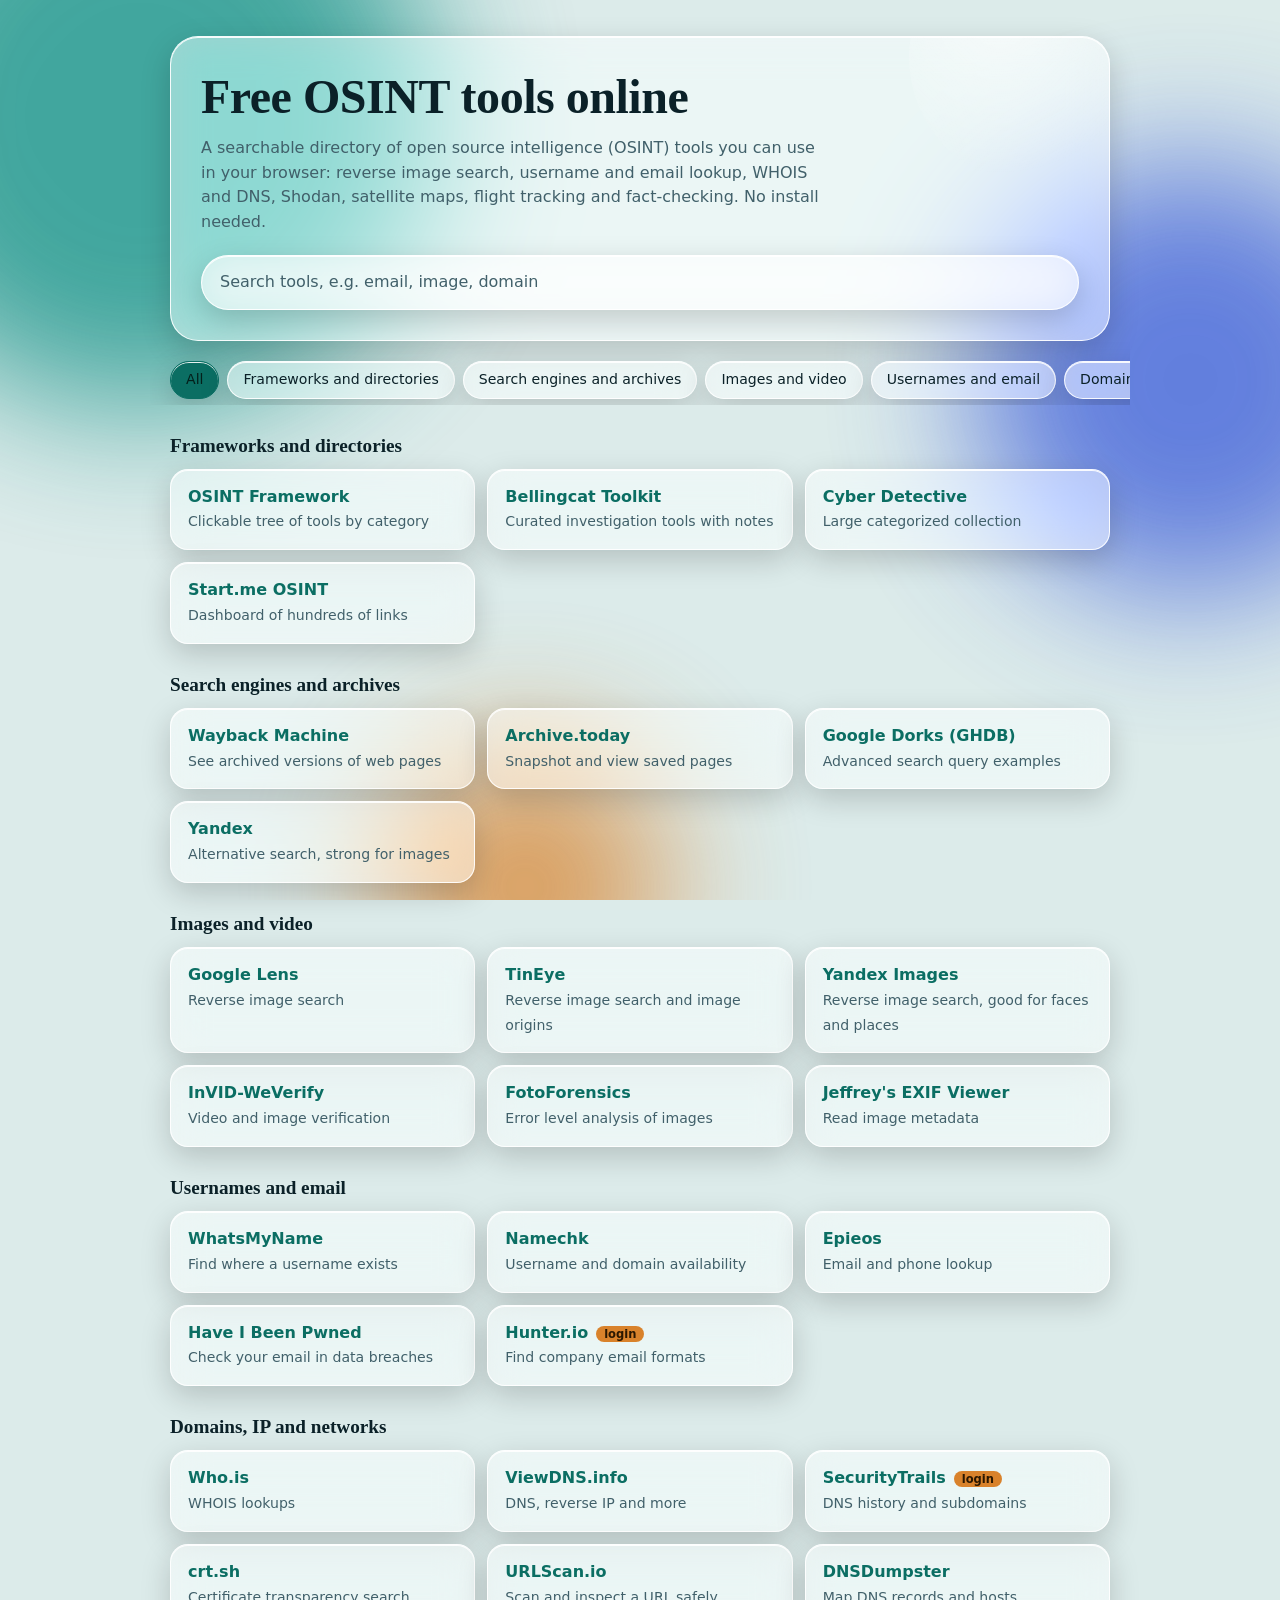
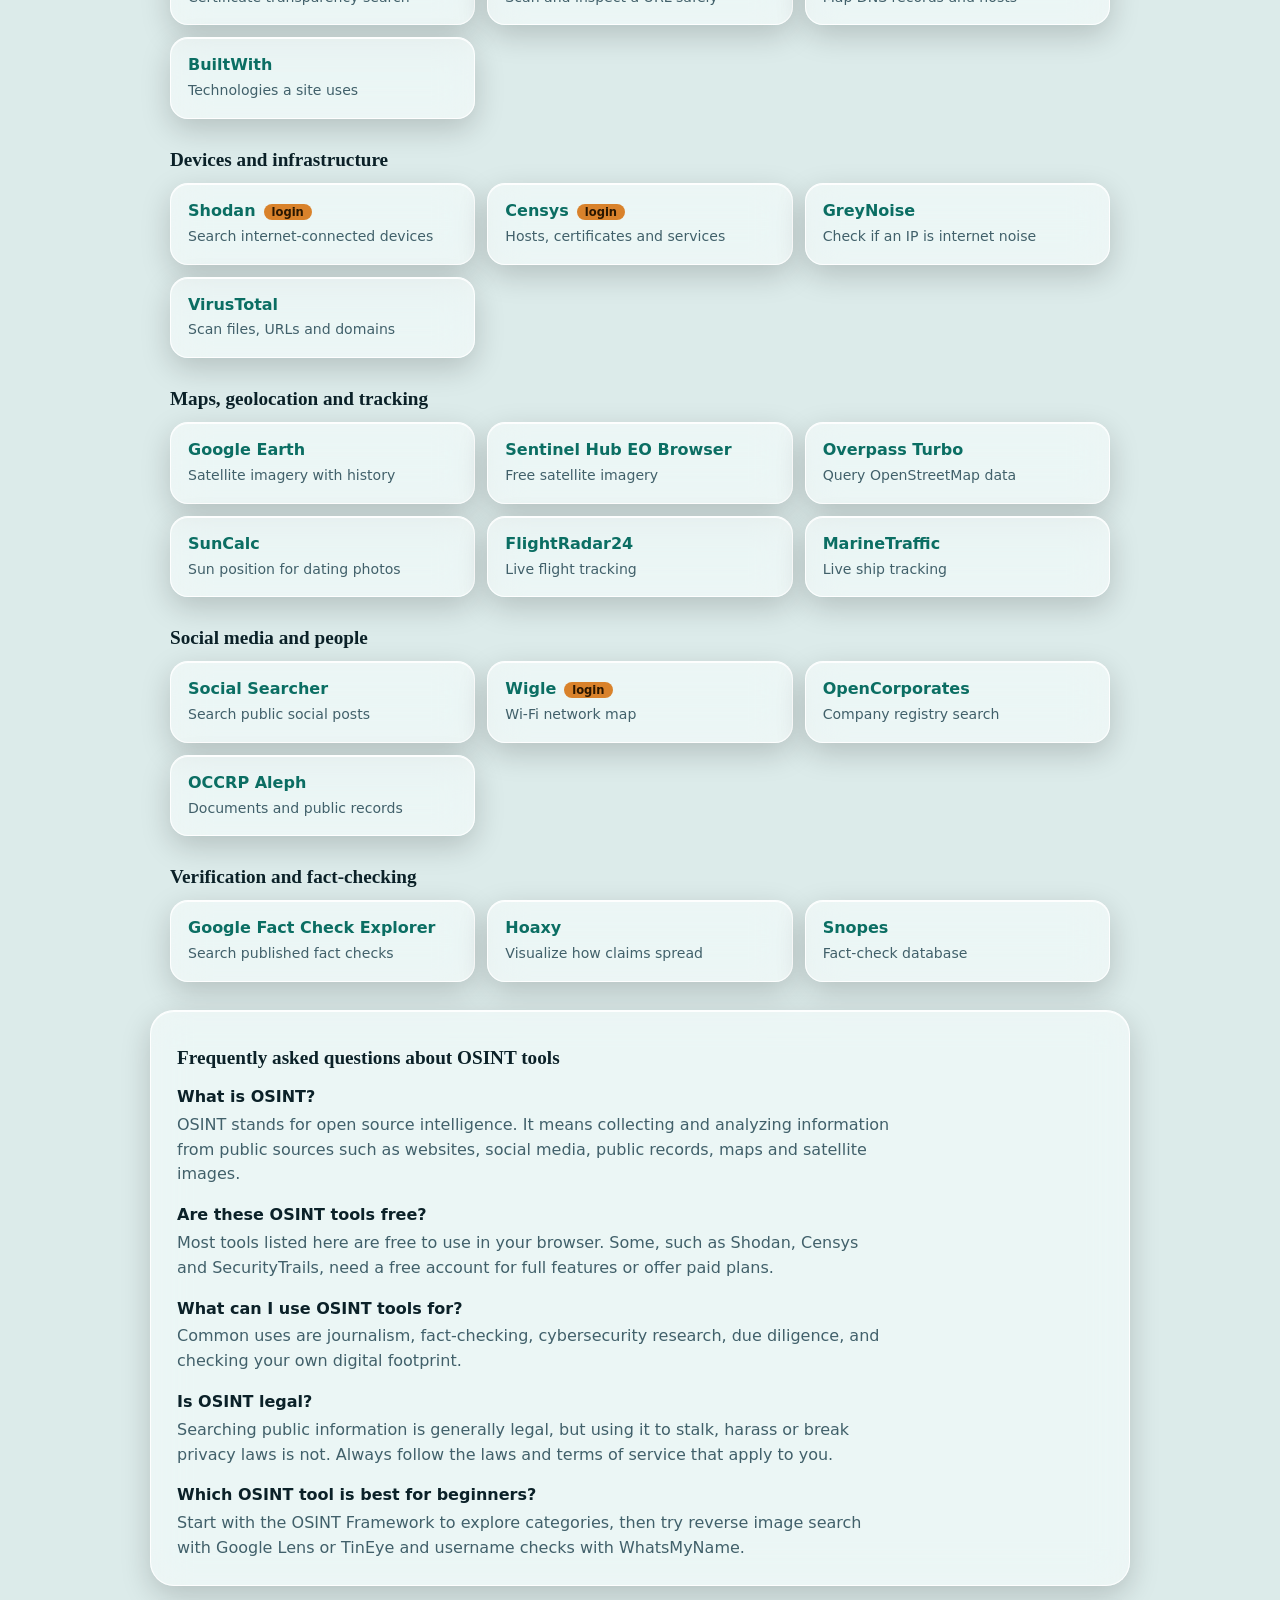
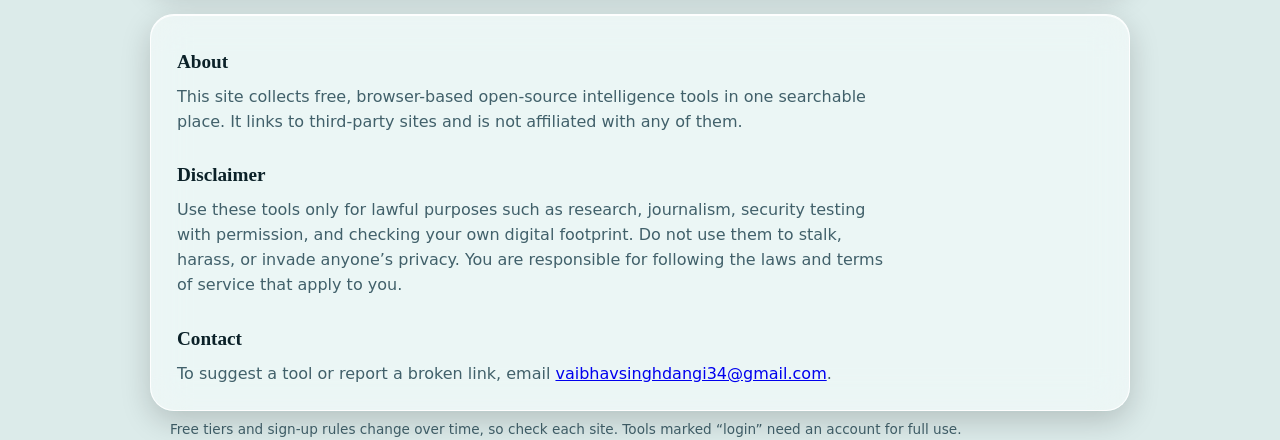
==== index.html @ 3b56cbd4 "Add files via upload" ====
<!DOCTYPE html>
<html lang="en">
<head>
<meta charset="utf-8">
<meta name="viewport" content="width=device-width, initial-scale=1">
<meta http-equiv="Content-Security-Policy" content="default-src 'none'; script-src 'self'; style-src 'self'; img-src 'self' data:; connect-src 'none'; base-uri 'none'; form-action 'none'; object-src 'none'">
<meta name="referrer" content="no-referrer">
<title>Free OSINT Tools Online: Search Images, Email, Username, Domain and IP</title>
<meta name="description" content="Free online OSINT tools directory. Reverse image search, username and email lookup, WHOIS, DNS, Shodan, satellite maps, flight tracking and fact-checking tools you can use in your browser.">
<meta name="keywords" content="OSINT tools, free OSINT tools, OSINT tools online, open source intelligence tools, reverse image search, username search, email lookup, WHOIS lookup, Shodan, geolocation tools, fact checking tools, OSINT framework">
<link rel="canonical" href="https://vaibhavsinghdangi.github.io/searchosnit/">
<meta property="og:type" content="website">
<meta property="og:title" content="Free OSINT Tools Online">
<meta property="og:description" content="Free directory of browser-based OSINT tools. No install needed.">
<meta name="twitter:card" content="summary">
<meta name="theme-color" content="#07141a">
<link rel="icon" href="data:image/svg+xml,%3Csvg xmlns='http://www.w3.org/2000/svg' viewBox='0 0 100 100'%3E%3Ctext y='.9em' font-size='90'%3E%F0%9F%94%8E%3C/text%3E%3C/svg%3E">
<link rel="stylesheet" href="style.css">
<script type="application/ld+json">[{"@context": "https://schema.org", "@type": "WebSite", "name": "Free OSINT Tools Online", "url": "https://vaibhavsinghdangi.github.io/searchosnit/"}, {"@context": "https://schema.org", "@type": "ItemList", "name": "OSINT tools directory", "itemListElement": [{"@type": "ListItem", "position": 1, "name": "OSINT Framework", "url": "https://osintframework.com"}, {"@type": "ListItem", "position": 2, "name": "Bellingcat Toolkit", "url": "https://bellingcat.gitbook.io/toolkit"}, {"@type": "ListItem", "position": 3, "name": "Cyber Detective", "url": "https://github.com/cipher387/osint_stuff_tool_collection"}, {"@type": "ListItem", "position": 4, "name": "Start.me OSINT", "url": "https://start.me/p/DPYPMz/the-ultimate-osint-collection"}, {"@type": "ListItem", "position": 5, "name": "Wayback Machine", "url": "https://web.archive.org"}, {"@type": "ListItem", "position": 6, "name": "Archive.today", "url": "https://archive.ph"}, {"@type": "ListItem", "position": 7, "name": "Google Dorks (GHDB)", "url": "https://www.exploit-db.com/google-hacking-database"}, {"@type": "ListItem", "position": 8, "name": "Yandex", "url": "https://yandex.com"}, {"@type": "ListItem", "position": 9, "name": "Google Lens", "url": "https://lens.google.com"}, {"@type": "ListItem", "position": 10, "name": "TinEye", "url": "https://tineye.com"}, {"@type": "ListItem", "position": 11, "name": "Yandex Images", "url": "https://yandex.com/images"}, {"@type": "ListItem", "position": 12, "name": "InVID-WeVerify", "url": "https://www.invid-project.eu/tools-and-services/invid-verification-plugin/"}, {"@type": "ListItem", "position": 13, "name": "FotoForensics", "url": "https://fotoforensics.com"}, {"@type": "ListItem", "position": 14, "name": "Jeffrey's EXIF Viewer", "url": "https://exif.tools"}, {"@type": "ListItem", "position": 15, "name": "WhatsMyName", "url": "https://whatsmyname.app"}, {"@type": "ListItem", "position": 16, "name": "Namechk", "url": "https://namechk.com"}, {"@type": "ListItem", "position": 17, "name": "Epieos", "url": "https://epieos.com"}, {"@type": "ListItem", "position": 18, "name": "Have I Been Pwned", "url": "https://haveibeenpwned.com"}, {"@type": "ListItem", "position": 19, "name": "Hunter.io", "url": "https://hunter.io"}, {"@type": "ListItem", "position": 20, "name": "Who.is", "url": "https://who.is"}, {"@type": "ListItem", "position": 21, "name": "ViewDNS.info", "url": "https://viewdns.info"}, {"@type": "ListItem", "position": 22, "name": "SecurityTrails", "url": "https://securitytrails.com"}, {"@type": "ListItem", "position": 23, "name": "crt.sh", "url": "https://crt.sh"}, {"@type": "ListItem", "position": 24, "name": "URLScan.io", "url": "https://urlscan.io"}, {"@type": "ListItem", "position": 25, "name": "DNSDumpster", "url": "https://dnsdumpster.com"}, {"@type": "ListItem", "position": 26, "name": "BuiltWith", "url": "https://builtwith.com"}, {"@type": "ListItem", "position": 27, "name": "Shodan", "url": "https://www.shodan.io"}, {"@type": "ListItem", "position": 28, "name": "Censys", "url": "https://search.censys.io"}, {"@type": "ListItem", "position": 29, "name": "GreyNoise", "url": "https://viz.greynoise.io"}, {"@type": "ListItem", "position": 30, "name": "VirusTotal", "url": "https://www.virustotal.com"}, {"@type": "ListItem", "position": 31, "name": "Google Earth", "url": "https://earth.google.com/web"}, {"@type": "ListItem", "position": 32, "name": "Sentinel Hub EO Browser", "url": "https://apps.sentinel-hub.com/eo-browser"}, {"@type": "ListItem", "position": 33, "name": "Overpass Turbo", "url": "https://overpass-turbo.eu"}, {"@type": "ListItem", "position": 34, "name": "SunCalc", "url": "https://www.suncalc.org"}, {"@type": "ListItem", "position": 35, "name": "FlightRadar24", "url": "https://www.flightradar24.com"}, {"@type": "ListItem", "position": 36, "name": "MarineTraffic", "url": "https://www.marinetraffic.com"}, {"@type": "ListItem", "position": 37, "name": "Social Searcher", "url": "https://www.social-searcher.com"}, {"@type": "ListItem", "position": 38, "name": "Wigle", "url": "https://wigle.net"}, {"@type": "ListItem", "position": 39, "name": "OpenCorporates", "url": "https://opencorporates.com"}, {"@type": "ListItem", "position": 40, "name": "OCCRP Aleph", "url": "https://aleph.occrp.org"}, {"@type": "ListItem", "position": 41, "name": "Google Fact Check Explorer", "url": "https://toolbox.google.com/factcheck/explorer"}, {"@type": "ListItem", "position": 42, "name": "Hoaxy", "url": "https://hoaxy.osome.iu.edu"}, {"@type": "ListItem", "position": 43, "name": "Snopes", "url": "https://www.snopes.com"}]}, {"@context": "https://schema.org", "@type": "FAQPage", "mainEntity": [{"@type": "Question", "name": "What is OSINT?", "acceptedAnswer": {"@type": "Answer", "text": "OSINT stands for open source intelligence. It means collecting and analyzing information from public sources such as websites, social media, public records, maps and satellite images."}}, {"@type": "Question", "name": "Are these OSINT tools free?", "acceptedAnswer": {"@type": "Answer", "text": "Most tools listed here are free to use in your browser. Some, such as Shodan, Censys and SecurityTrails, need a free account for full features or offer paid plans."}}, {"@type": "Question", "name": "What can I use OSINT tools for?", "acceptedAnswer": {"@type": "Answer", "text": "Common uses are journalism, fact-checking, cybersecurity research, due diligence, and checking your own digital footprint."}}, {"@type": "Question", "name": "Is OSINT legal?", "acceptedAnswer": {"@type": "Answer", "text": "Searching public information is generally legal, but using it to stalk, harass or break privacy laws is not. Always follow the laws and terms of service that apply to you."}}, {"@type": "Question", "name": "Which OSINT tool is best for beginners?", "acceptedAnswer": {"@type": "Answer", "text": "Start with the OSINT Framework to explore categories, then try reverse image search with Google Lens or TinEye and username checks with WhatsMyName."}}]}]</script>
</head>
<body>
<div class="bg" aria-hidden="true"><i class="o1"></i><i class="o2"></i><i class="o3"></i></div>
<header class="wrap">
<div class="lens">
<h1>Free OSINT tools online</h1>
<p>A searchable directory of open source intelligence (OSINT) tools you can use in your browser: reverse image search, username and email lookup, WHOIS and DNS, Shodan, satellite maps, flight tracking and fact-checking. No install needed.</p>
<input id="q" type="search" placeholder="Search tools, e.g. email, image, domain" aria-label="Search tools" autocomplete="off" maxlength="60">
</div>
</header>
<nav class="wrap chips" id="tabs" aria-label="Categories"></nav>
<main class="wrap" id="out"><h2>Frameworks and directories</h2><ul><li><a href="https://osintframework.com" rel="noopener noreferrer">OSINT Framework</a>: Clickable tree of tools by category</li><li><a href="https://bellingcat.gitbook.io/toolkit" rel="noopener noreferrer">Bellingcat Toolkit</a>: Curated investigation tools with notes</li><li><a href="https://github.com/cipher387/osint_stuff_tool_collection" rel="noopener noreferrer">Cyber Detective</a>: Large categorized collection</li><li><a href="https://start.me/p/DPYPMz/the-ultimate-osint-collection" rel="noopener noreferrer">Start.me OSINT</a>: Dashboard of hundreds of links</li></ul><h2>Search engines and archives</h2><ul><li><a href="https://web.archive.org" rel="noopener noreferrer">Wayback Machine</a>: See archived versions of web pages</li><li><a href="https://archive.ph" rel="noopener noreferrer">Archive.today</a>: Snapshot and view saved pages</li><li><a href="https://www.exploit-db.com/google-hacking-database" rel="noopener noreferrer">Google Dorks (GHDB)</a>: Advanced search query examples</li><li><a href="https://yandex.com" rel="noopener noreferrer">Yandex</a>: Alternative search, strong for images</li></ul><h2>Images and video</h2><ul><li><a href="https://lens.google.com" rel="noopener noreferrer">Google Lens</a>: Reverse image search</li><li><a href="https://tineye.com" rel="noopener noreferrer">TinEye</a>: Reverse image search and image origins</li><li><a href="https://yandex.com/images" rel="noopener noreferrer">Yandex Images</a>: Reverse image search, good for faces and places</li><li><a href="https://www.invid-project.eu/tools-and-services/invid-verification-plugin/" rel="noopener noreferrer">InVID-WeVerify</a>: Video and image verification</li><li><a href="https://fotoforensics.com" rel="noopener noreferrer">FotoForensics</a>: Error level analysis of images</li><li><a href="https://exif.tools" rel="noopener noreferrer">Jeffrey&#x27;s EXIF Viewer</a>: Read image metadata</li></ul><h2>Usernames and email</h2><ul><li><a href="https://whatsmyname.app" rel="noopener noreferrer">WhatsMyName</a>: Find where a username exists</li><li><a href="https://namechk.com" rel="noopener noreferrer">Namechk</a>: Username and domain availability</li><li><a href="https://epieos.com" rel="noopener noreferrer">Epieos</a>: Email and phone lookup</li><li><a href="https://haveibeenpwned.com" rel="noopener noreferrer">Have I Been Pwned</a>: Check your email in data breaches</li><li><a href="https://hunter.io" rel="noopener noreferrer">Hunter.io</a>: Find company email formats</li></ul><h2>Domains, IP and networks</h2><ul><li><a href="https://who.is" rel="noopener noreferrer">Who.is</a>: WHOIS lookups</li><li><a href="https://viewdns.info" rel="noopener noreferrer">ViewDNS.info</a>: DNS, reverse IP and more</li><li><a href="https://securitytrails.com" rel="noopener noreferrer">SecurityTrails</a>: DNS history and subdomains</li><li><a href="https://crt.sh" rel="noopener noreferrer">crt.sh</a>: Certificate transparency search</li><li><a href="https://urlscan.io" rel="noopener noreferrer">URLScan.io</a>: Scan and inspect a URL safely</li><li><a href="https://dnsdumpster.com" rel="noopener noreferrer">DNSDumpster</a>: Map DNS records and hosts</li><li><a href="https://builtwith.com" rel="noopener noreferrer">BuiltWith</a>: Technologies a site uses</li></ul><h2>Devices and infrastructure</h2><ul><li><a href="https://www.shodan.io" rel="noopener noreferrer">Shodan</a>: Search internet-connected devices</li><li><a href="https://search.censys.io" rel="noopener noreferrer">Censys</a>: Hosts, certificates and services</li><li><a href="https://viz.greynoise.io" rel="noopener noreferrer">GreyNoise</a>: Check if an IP is internet noise</li><li><a href="https://www.virustotal.com" rel="noopener noreferrer">VirusTotal</a>: Scan files, URLs and domains</li></ul><h2>Maps, geolocation and tracking</h2><ul><li><a href="https://earth.google.com/web" rel="noopener noreferrer">Google Earth</a>: Satellite imagery with history</li><li><a href="https://apps.sentinel-hub.com/eo-browser" rel="noopener noreferrer">Sentinel Hub EO Browser</a>: Free satellite imagery</li><li><a href="https://overpass-turbo.eu" rel="noopener noreferrer">Overpass Turbo</a>: Query OpenStreetMap data</li><li><a href="https://www.suncalc.org" rel="noopener noreferrer">SunCalc</a>: Sun position for dating photos</li><li><a href="https://www.flightradar24.com" rel="noopener noreferrer">FlightRadar24</a>: Live flight tracking</li><li><a href="https://www.marinetraffic.com" rel="noopener noreferrer">MarineTraffic</a>: Live ship tracking</li></ul><h2>Social media and people</h2><ul><li><a href="https://www.social-searcher.com" rel="noopener noreferrer">Social Searcher</a>: Search public social posts</li><li><a href="https://wigle.net" rel="noopener noreferrer">Wigle</a>: Wi-Fi network map</li><li><a href="https://opencorporates.com" rel="noopener noreferrer">OpenCorporates</a>: Company registry search</li><li><a href="https://aleph.occrp.org" rel="noopener noreferrer">OCCRP Aleph</a>: Documents and public records</li></ul><h2>Verification and fact-checking</h2><ul><li><a href="https://toolbox.google.com/factcheck/explorer" rel="noopener noreferrer">Google Fact Check Explorer</a>: Search published fact checks</li><li><a href="https://hoaxy.osome.iu.edu" rel="noopener noreferrer">Hoaxy</a>: Visualize how claims spread</li><li><a href="https://www.snopes.com" rel="noopener noreferrer">Snopes</a>: Fact-check database</li></ul></main>
<section class="wrap pane" id="faq"><h2>Frequently asked questions about OSINT tools</h2><h3>What is OSINT?</h3><p>OSINT stands for open source intelligence. It means collecting and analyzing information from public sources such as websites, social media, public records, maps and satellite images.</p><h3>Are these OSINT tools free?</h3><p>Most tools listed here are free to use in your browser. Some, such as Shodan, Censys and SecurityTrails, need a free account for full features or offer paid plans.</p><h3>What can I use OSINT tools for?</h3><p>Common uses are journalism, fact-checking, cybersecurity research, due diligence, and checking your own digital footprint.</p><h3>Is OSINT legal?</h3><p>Searching public information is generally legal, but using it to stalk, harass or break privacy laws is not. Always follow the laws and terms of service that apply to you.</p><h3>Which OSINT tool is best for beginners?</h3><p>Start with the OSINT Framework to explore categories, then try reverse image search with Google Lens or TinEye and username checks with WhatsMyName.</p></section>
<section class="wrap pane" id="about"><h2>About</h2><p>This site collects free, browser-based open-source intelligence tools in one searchable place. It links to third-party sites and is not affiliated with any of them.</p><h2>Disclaimer</h2><p>Use these tools only for lawful purposes such as research, journalism, security testing with permission, and checking your own digital footprint. Do not use them to stalk, harass, or invade anyone’s privacy. You are responsible for following the laws and terms of service that apply to you.</p><h2>Contact</h2><p>To suggest a tool or report a broken link, email <span id="mail">vaibhavsinghdangi34 [at] gmail.com</span>.</p></section>
<footer class="wrap">Free tiers and sign-up rules change over time, so check each site. Tools marked “login” need an account for full use.</footer>
<script src="app.js" defer></script>
</body>
</html>
---- style.css ----
*{box-sizing:border-box}
:root{--ink:#eaf4f2;--mute:#9fbab6;--bg:#07141a;--glass:rgba(255,255,255,.07);--glass2:rgba(255,255,255,.12);--edge:rgba(255,255,255,.22);--acc:#5eead4;--amb:#ffb86b;color-scheme:dark light}
@media (prefers-color-scheme:light){:root{--ink:#0b2128;--mute:#41606a;--bg:#dcebea;--glass:rgba(255,255,255,.5);--glass2:rgba(255,255,255,.75);--edge:rgba(255,255,255,.9);--acc:#0b6e63;--amb:#d9822b}}
html{scroll-behavior:smooth}
body{margin:0;min-height:100vh;color:var(--ink);background:var(--bg);font:16px/1.55 "Segoe UI",system-ui,-apple-system,sans-serif}
.bg{position:fixed;inset:0;overflow:hidden;z-index:-1}
.bg i{position:absolute;border-radius:50%;filter:blur(70px);opacity:.75}
.o1{width:46vmax;height:46vmax;left:-12vmax;top:-14vmax;background:#0e8f84}
.o2{width:34vmax;height:34vmax;right:-10vmax;top:18vh;background:#3a5bd9;opacity:.5}
.o3{width:22vmax;height:22vmax;left:30vw;bottom:-10vmax;background:var(--amb);opacity:.4}
.wrap{max-width:980px;margin:0 auto;padding:0 20px}
.lens,.t,.pane,.chips button,input{background:var(--glass);border:1px solid var(--edge);-webkit-backdrop-filter:blur(18px) saturate(150%);backdrop-filter:blur(18px) saturate(150%);box-shadow:inset 0 1px 0 var(--edge),0 10px 30px rgba(0,0,0,.18)}
.lens{margin-top:36px;padding:34px 30px 30px;border-radius:28px;position:relative;overflow:hidden}
.lens::after{content:"";position:absolute;width:260px;height:260px;right:-60px;top:-110px;border-radius:50%;background:radial-gradient(circle at 35% 35%,rgba(255,255,255,.5),rgba(255,255,255,0) 65%);pointer-events:none}
h1{font:700 clamp(1.9rem,5vw,3rem)/1.1 Georgia,"Iowan Old Style",serif;margin:0 0 12px;letter-spacing:-.01em}
.lens p{margin:0 0 20px;color:var(--mute);max-width:62ch}
input{width:100%;padding:14px 18px;font:inherit;color:var(--ink);border-radius:999px;outline:none}
input::placeholder{color:var(--mute)}
input:focus-visible,button:focus-visible,a:focus-visible{outline:2px solid var(--acc);outline-offset:3px}
.chips{display:flex;gap:8px;overflow-x:auto;padding-top:20px;padding-bottom:6px;position:sticky;top:0;z-index:5}
.chips button{font:inherit;font-size:.88rem;padding:7px 15px;border-radius:999px;color:var(--ink);cursor:pointer;white-space:nowrap;transition:background .2s}
.chips button[aria-pressed="true"]{background:var(--acc);color:#04201b;border-color:var(--acc)}
main h2,.pane h2{font:700 1.2rem Georgia,serif;margin:30px 0 12px}
.grid{display:grid;grid-template-columns:repeat(auto-fill,minmax(250px,1fr));gap:12px}
.t{display:block;padding:15px 17px;border-radius:18px;color:inherit;text-decoration:none;transition:background .2s,transform .2s}
.t:hover{background:var(--glass2);transform:translateY(-2px)}
.t b{display:block;color:var(--acc)}
.t span{font-size:.88rem;color:var(--mute)}
.t i{font-style:normal;font-size:.72rem;margin-left:8px;padding:1px 8px;border-radius:99px;background:var(--amb);color:#2a1700}
main ul{padding-left:20px;color:var(--mute)}main a{color:var(--acc)}
.pane{margin-top:28px;margin-bottom:8px;padding:6px 26px 24px;border-radius:24px}
.pane h3{font-size:1rem;margin:16px 0 3px}.pane p{margin:0;color:var(--mute);max-width:70ch}
.none{color:var(--mute);padding:20px 0}
footer{color:var(--mute);font-size:.85rem;padding-top:20px;padding-bottom:40px}
@media (prefers-reduced-motion:reduce){*{transition:none!important;scroll-behavior:auto}}
@supports not ((backdrop-filter:blur(1px)) or (-webkit-backdrop-filter:blur(1px))){.lens,.t,.pane,.chips button,input{background:var(--glass2)}}
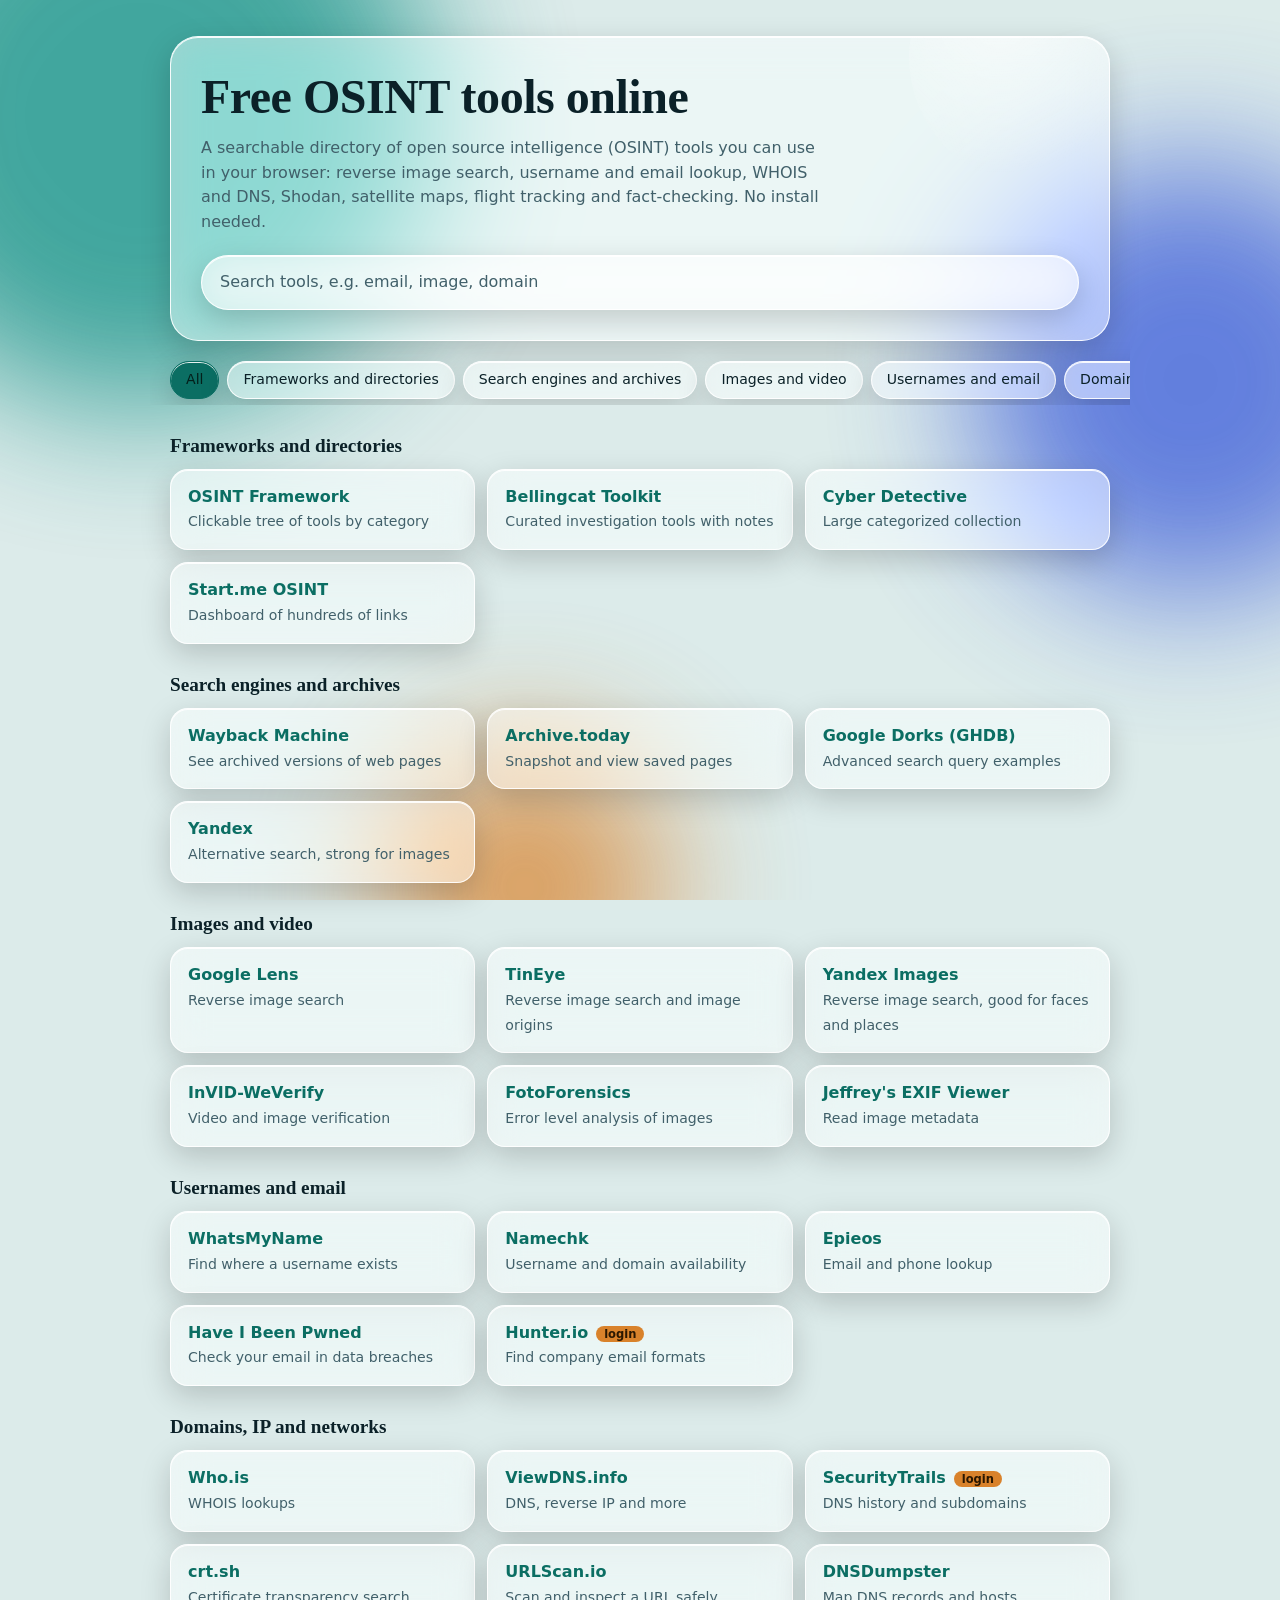
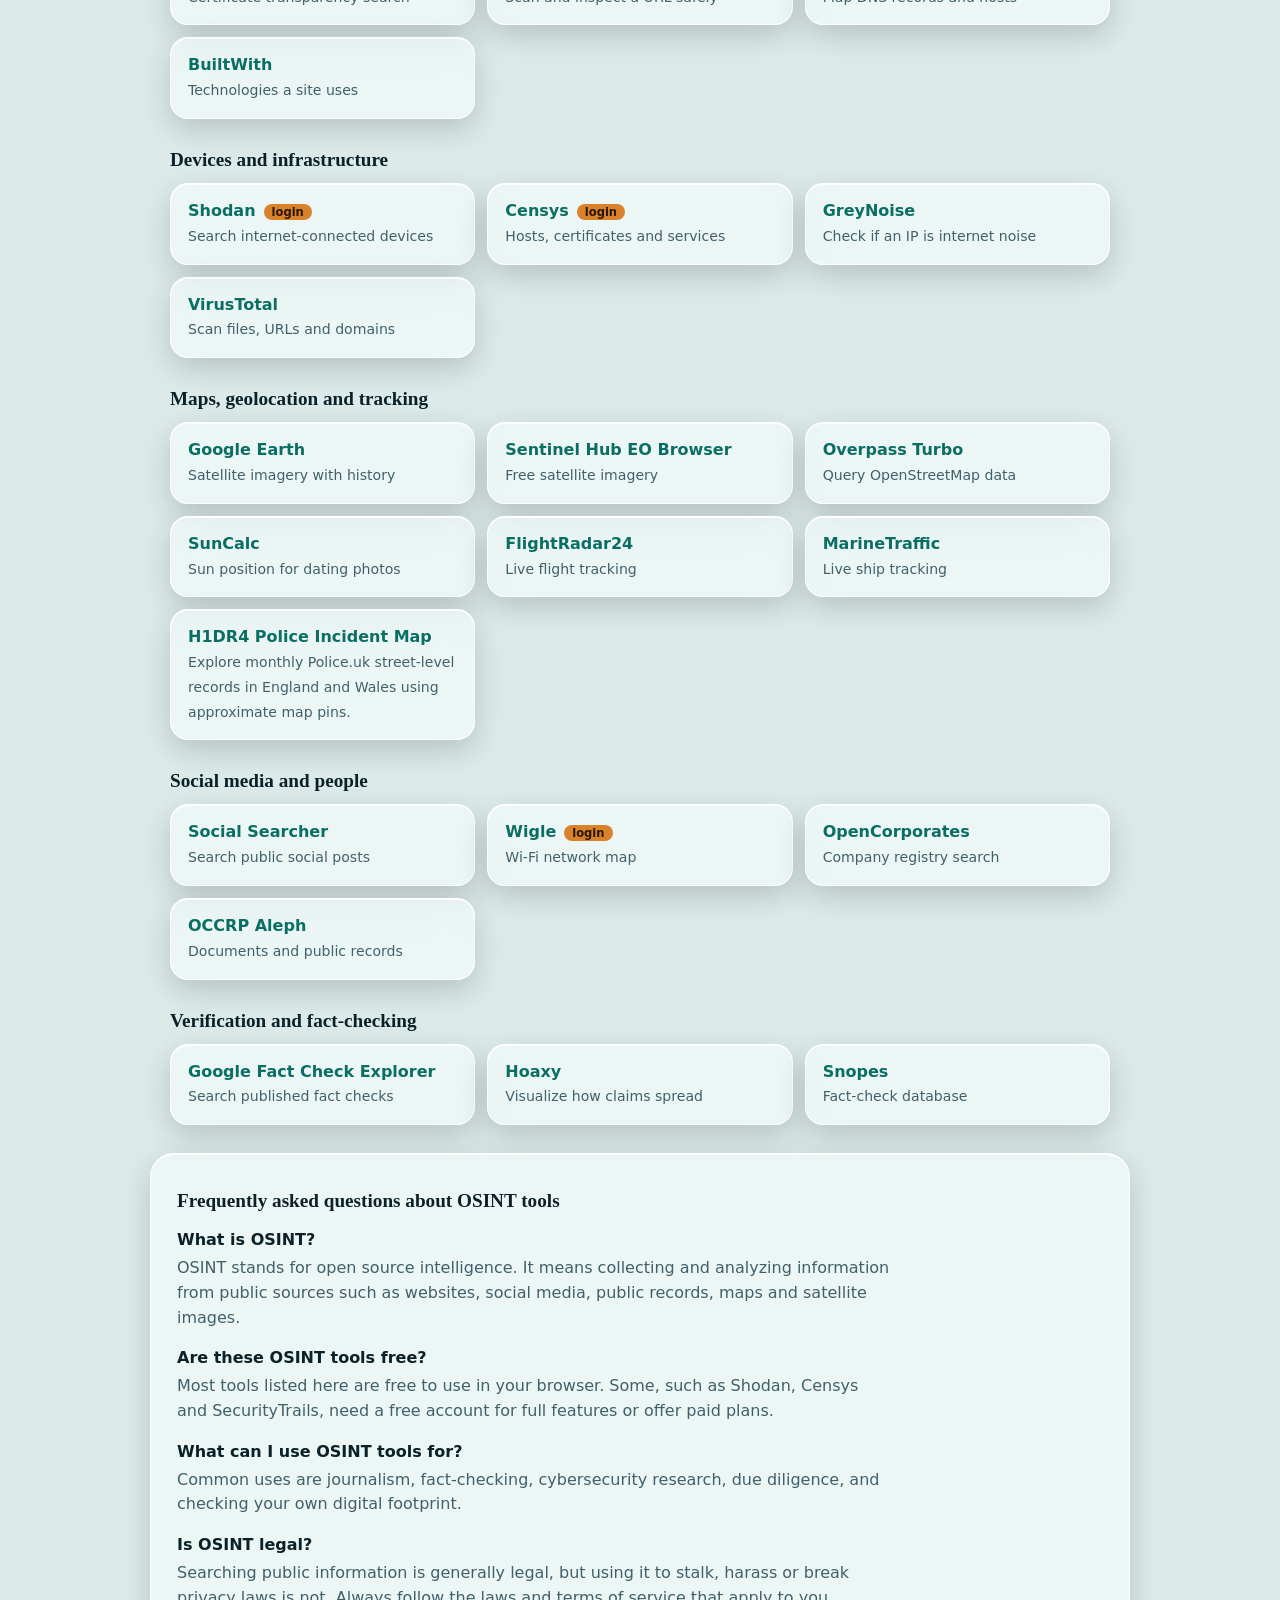
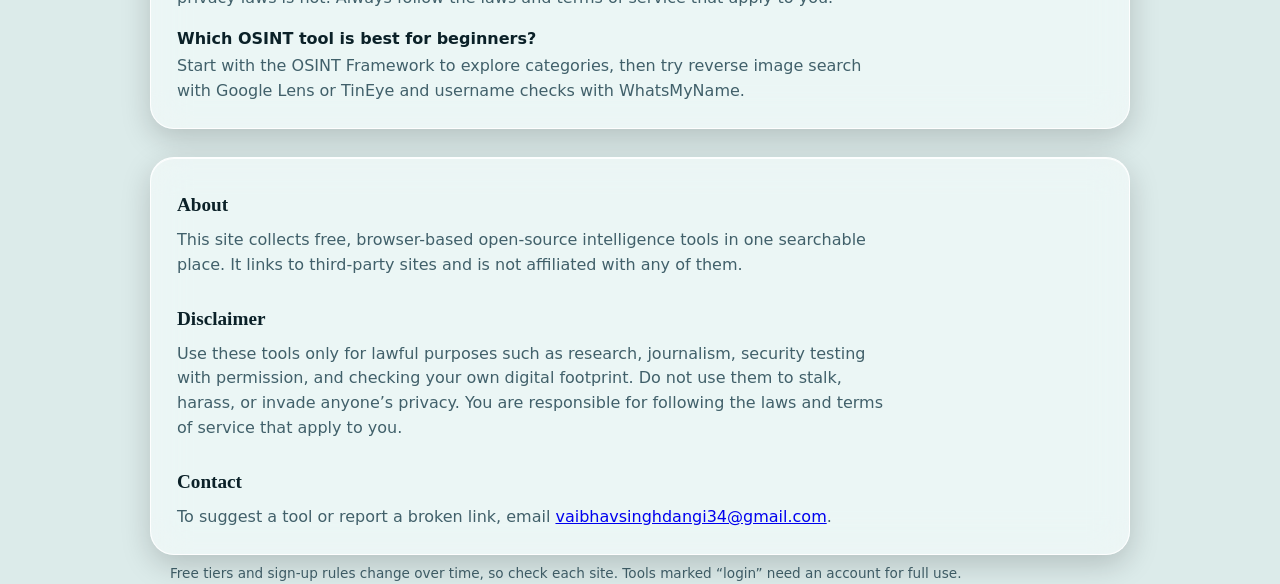
==== commit 24ee60c3: "Add H1DR4 Police Incident Map" ====
--- a/index.html
+++ b/index.html
@@ -16,7 +16,7 @@
 <meta name="theme-color" content="#07141a">
 <link rel="icon" href="data:image/svg+xml,%3Csvg xmlns='http://www.w3.org/2000/svg' viewBox='0 0 100 100'%3E%3Ctext y='.9em' font-size='90'%3E%F0%9F%94%8E%3C/text%3E%3C/svg%3E">
 <link rel="stylesheet" href="style.css">
-<script type="application/ld+json">[{"@context": "https://schema.org", "@type": "WebSite", "name": "Free OSINT Tools Online", "url": "https://vaibhavsinghdangi.github.io/searchosnit/"}, {"@context": "https://schema.org", "@type": "ItemList", "name": "OSINT tools directory", "itemListElement": [{"@type": "ListItem", "position": 1, "name": "OSINT Framework", "url": "https://osintframework.com"}, {"@type": "ListItem", "position": 2, "name": "Bellingcat Toolkit", "url": "https://bellingcat.gitbook.io/toolkit"}, {"@type": "ListItem", "position": 3, "name": "Cyber Detective", "url": "https://github.com/cipher387/osint_stuff_tool_collection"}, {"@type": "ListItem", "position": 4, "name": "Start.me OSINT", "url": "https://start.me/p/DPYPMz/the-ultimate-osint-collection"}, {"@type": "ListItem", "position": 5, "name": "Wayback Machine", "url": "https://web.archive.org"}, {"@type": "ListItem", "position": 6, "name": "Archive.today", "url": "https://archive.ph"}, {"@type": "ListItem", "position": 7, "name": "Google Dorks (GHDB)", "url": "https://www.exploit-db.com/google-hacking-database"}, {"@type": "ListItem", "position": 8, "name": "Yandex", "url": "https://yandex.com"}, {"@type": "ListItem", "position": 9, "name": "Google Lens", "url": "https://lens.google.com"}, {"@type": "ListItem", "position": 10, "name": "TinEye", "url": "https://tineye.com"}, {"@type": "ListItem", "position": 11, "name": "Yandex Images", "url": "https://yandex.com/images"}, {"@type": "ListItem", "position": 12, "name": "InVID-WeVerify", "url": "https://www.invid-project.eu/tools-and-services/invid-verification-plugin/"}, {"@type": "ListItem", "position": 13, "name": "FotoForensics", "url": "https://fotoforensics.com"}, {"@type": "ListItem", "position": 14, "name": "Jeffrey's EXIF Viewer", "url": "https://exif.tools"}, {"@type": "ListItem", "position": 15, "name": "WhatsMyName", "url": "https://whatsmyname.app"}, {"@type": "ListItem", "position": 16, "name": "Namechk", "url": "https://namechk.com"}, {"@type": "ListItem", "position": 17, "name": "Epieos", "url": "https://epieos.com"}, {"@type": "ListItem", "position": 18, "name": "Have I Been Pwned", "url": "https://haveibeenpwned.com"}, {"@type": "ListItem", "position": 19, "name": "Hunter.io", "url": "https://hunter.io"}, {"@type": "ListItem", "position": 20, "name": "Who.is", "url": "https://who.is"}, {"@type": "ListItem", "position": 21, "name": "ViewDNS.info", "url": "https://viewdns.info"}, {"@type": "ListItem", "position": 22, "name": "SecurityTrails", "url": "https://securitytrails.com"}, {"@type": "ListItem", "position": 23, "name": "crt.sh", "url": "https://crt.sh"}, {"@type": "ListItem", "position": 24, "name": "URLScan.io", "url": "https://urlscan.io"}, {"@type": "ListItem", "position": 25, "name": "DNSDumpster", "url": "https://dnsdumpster.com"}, {"@type": "ListItem", "position": 26, "name": "BuiltWith", "url": "https://builtwith.com"}, {"@type": "ListItem", "position": 27, "name": "Shodan", "url": "https://www.shodan.io"}, {"@type": "ListItem", "position": 28, "name": "Censys", "url": "https://search.censys.io"}, {"@type": "ListItem", "position": 29, "name": "GreyNoise", "url": "https://viz.greynoise.io"}, {"@type": "ListItem", "position": 30, "name": "VirusTotal", "url": "https://www.virustotal.com"}, {"@type": "ListItem", "position": 31, "name": "Google Earth", "url": "https://earth.google.com/web"}, {"@type": "ListItem", "position": 32, "name": "Sentinel Hub EO Browser", "url": "https://apps.sentinel-hub.com/eo-browser"}, {"@type": "ListItem", "position": 33, "name": "Overpass Turbo", "url": "https://overpass-turbo.eu"}, {"@type": "ListItem", "position": 34, "name": "SunCalc", "url": "https://www.suncalc.org"}, {"@type": "ListItem", "position": 35, "name": "FlightRadar24", "url": "https://www.flightradar24.com"}, {"@type": "ListItem", "position": 36, "name": "MarineTraffic", "url": "https://www.marinetraffic.com"}, {"@type": "ListItem", "position": 37, "name": "Social Searcher", "url": "https://www.social-searcher.com"}, {"@type": "ListItem", "position": 38, "name": "Wigle", "url": "https://wigle.net"}, {"@type": "ListItem", "position": 39, "name": "OpenCorporates", "url": "https://opencorporates.com"}, {"@type": "ListItem", "position": 40, "name": "OCCRP Aleph", "url": "https://aleph.occrp.org"}, {"@type": "ListItem", "position": 41, "name": "Google Fact Check Explorer", "url": "https://toolbox.google.com/factcheck/explorer"}, {"@type": "ListItem", "position": 42, "name": "Hoaxy", "url": "https://hoaxy.osome.iu.edu"}, {"@type": "ListItem", "position": 43, "name": "Snopes", "url": "https://www.snopes.com"}]}, {"@context": "https://schema.org", "@type": "FAQPage", "mainEntity": [{"@type": "Question", "name": "What is OSINT?", "acceptedAnswer": {"@type": "Answer", "text": "OSINT stands for open source intelligence. It means collecting and analyzing information from public sources such as websites, social media, public records, maps and satellite images."}}, {"@type": "Question", "name": "Are these OSINT tools free?", "acceptedAnswer": {"@type": "Answer", "text": "Most tools listed here are free to use in your browser. Some, such as Shodan, Censys and SecurityTrails, need a free account for full features or offer paid plans."}}, {"@type": "Question", "name": "What can I use OSINT tools for?", "acceptedAnswer": {"@type": "Answer", "text": "Common uses are journalism, fact-checking, cybersecurity research, due diligence, and checking your own digital footprint."}}, {"@type": "Question", "name": "Is OSINT legal?", "acceptedAnswer": {"@type": "Answer", "text": "Searching public information is generally legal, but using it to stalk, harass or break privacy laws is not. Always follow the laws and terms of service that apply to you."}}, {"@type": "Question", "name": "Which OSINT tool is best for beginners?", "acceptedAnswer": {"@type": "Answer", "text": "Start with the OSINT Framework to explore categories, then try reverse image search with Google Lens or TinEye and username checks with WhatsMyName."}}]}]</script>
+<script type="application/ld+json">[{"@context": "https://schema.org", "@type": "WebSite", "name": "Free OSINT Tools Online", "url": "https://vaibhavsinghdangi.github.io/searchosnit/"}, {"@context": "https://schema.org", "@type": "ItemList", "name": "OSINT tools directory", "itemListElement": [{"@type": "ListItem", "position": 1, "name": "OSINT Framework", "url": "https://osintframework.com"}, {"@type": "ListItem", "position": 2, "name": "Bellingcat Toolkit", "url": "https://bellingcat.gitbook.io/toolkit"}, {"@type": "ListItem", "position": 3, "name": "Cyber Detective", "url": "https://github.com/cipher387/osint_stuff_tool_collection"}, {"@type": "ListItem", "position": 4, "name": "Start.me OSINT", "url": "https://start.me/p/DPYPMz/the-ultimate-osint-collection"}, {"@type": "ListItem", "position": 5, "name": "Wayback Machine", "url": "https://web.archive.org"}, {"@type": "ListItem", "position": 6, "name": "Archive.today", "url": "https://archive.ph"}, {"@type": "ListItem", "position": 7, "name": "Google Dorks (GHDB)", "url": "https://www.exploit-db.com/google-hacking-database"}, {"@type": "ListItem", "position": 8, "name": "Yandex", "url": "https://yandex.com"}, {"@type": "ListItem", "position": 9, "name": "Google Lens", "url": "https://lens.google.com"}, {"@type": "ListItem", "position": 10, "name": "TinEye", "url": "https://tineye.com"}, {"@type": "ListItem", "position": 11, "name": "Yandex Images", "url": "https://yandex.com/images"}, {"@type": "ListItem", "position": 12, "name": "InVID-WeVerify", "url": "https://www.invid-project.eu/tools-and-services/invid-verification-plugin/"}, {"@type": "ListItem", "position": 13, "name": "FotoForensics", "url": "https://fotoforensics.com"}, {"@type": "ListItem", "position": 14, "name": "Jeffrey's EXIF Viewer", "url": "https://exif.tools"}, {"@type": "ListItem", "position": 15, "name": "WhatsMyName", "url": "https://whatsmyname.app"}, {"@type": "ListItem", "position": 16, "name": "Namechk", "url": "https://namechk.com"}, {"@type": "ListItem", "position": 17, "name": "Epieos", "url": "https://epieos.com"}, {"@type": "ListItem", "position": 18, "name": "Have I Been Pwned", "url": "https://haveibeenpwned.com"}, {"@type": "ListItem", "position": 19, "name": "Hunter.io", "url": "https://hunter.io"}, {"@type": "ListItem", "position": 20, "name": "Who.is", "url": "https://who.is"}, {"@type": "ListItem", "position": 21, "name": "ViewDNS.info", "url": "https://viewdns.info"}, {"@type": "ListItem", "position": 22, "name": "SecurityTrails", "url": "https://securitytrails.com"}, {"@type": "ListItem", "position": 23, "name": "crt.sh", "url": "https://crt.sh"}, {"@type": "ListItem", "position": 24, "name": "URLScan.io", "url": "https://urlscan.io"}, {"@type": "ListItem", "position": 25, "name": "DNSDumpster", "url": "https://dnsdumpster.com"}, {"@type": "ListItem", "position": 26, "name": "BuiltWith", "url": "https://builtwith.com"}, {"@type": "ListItem", "position": 27, "name": "Shodan", "url": "https://www.shodan.io"}, {"@type": "ListItem", "position": 28, "name": "Censys", "url": "https://search.censys.io"}, {"@type": "ListItem", "position": 29, "name": "GreyNoise", "url": "https://viz.greynoise.io"}, {"@type": "ListItem", "position": 30, "name": "VirusTotal", "url": "https://www.virustotal.com"}, {"@type": "ListItem", "position": 31, "name": "Google Earth", "url": "https://earth.google.com/web"}, {"@type": "ListItem", "position": 32, "name": "Sentinel Hub EO Browser", "url": "https://apps.sentinel-hub.com/eo-browser"}, {"@type": "ListItem", "position": 33, "name": "Overpass Turbo", "url": "https://overpass-turbo.eu"}, {"@type": "ListItem", "position": 34, "name": "SunCalc", "url": "https://www.suncalc.org"}, {"@type": "ListItem", "position": 35, "name": "FlightRadar24", "url": "https://www.flightradar24.com"}, {"@type": "ListItem", "position": 36, "name": "MarineTraffic", "url": "https://www.marinetraffic.com"}, {"@type": "ListItem", "position": 37, "name": "H1DR4 Police Incident Map", "url": "https://h1dr4.dev/map"}, {"@type": "ListItem", "position": 38, "name": "Social Searcher", "url": "https://www.social-searcher.com"}, {"@type": "ListItem", "position": 39, "name": "Wigle", "url": "https://wigle.net"}, {"@type": "ListItem", "position": 40, "name": "OpenCorporates", "url": "https://opencorporates.com"}, {"@type": "ListItem", "position": 41, "name": "OCCRP Aleph", "url": "https://aleph.occrp.org"}, {"@type": "ListItem", "position": 42, "name": "Google Fact Check Explorer", "url": "https://toolbox.google.com/factcheck/explorer"}, {"@type": "ListItem", "position": 43, "name": "Hoaxy", "url": "https://hoaxy.osome.iu.edu"}, {"@type": "ListItem", "position": 44, "name": "Snopes", "url": "https://www.snopes.com"}]}, {"@context": "https://schema.org", "@type": "FAQPage", "mainEntity": [{"@type": "Question", "name": "What is OSINT?", "acceptedAnswer": {"@type": "Answer", "text": "OSINT stands for open source intelligence. It means collecting and analyzing information from public sources such as websites, social media, public records, maps and satellite images."}}, {"@type": "Question", "name": "Are these OSINT tools free?", "acceptedAnswer": {"@type": "Answer", "text": "Most tools listed here are free to use in your browser. Some, such as Shodan, Censys and SecurityTrails, need a free account for full features or offer paid plans."}}, {"@type": "Question", "name": "What can I use OSINT tools for?", "acceptedAnswer": {"@type": "Answer", "text": "Common uses are journalism, fact-checking, cybersecurity research, due diligence, and checking your own digital footprint."}}, {"@type": "Question", "name": "Is OSINT legal?", "acceptedAnswer": {"@type": "Answer", "text": "Searching public information is generally legal, but using it to stalk, harass or break privacy laws is not. Always follow the laws and terms of service that apply to you."}}, {"@type": "Question", "name": "Which OSINT tool is best for beginners?", "acceptedAnswer": {"@type": "Answer", "text": "Start with the OSINT Framework to explore categories, then try reverse image search with Google Lens or TinEye and username checks with WhatsMyName."}}]}]</script>
 </head>
 <body>
 <div class="bg" aria-hidden="true"><i class="o1"></i><i class="o2"></i><i class="o3"></i></div>
@@ -28,7 +28,7 @@
 </div>
 </header>
 <nav class="wrap chips" id="tabs" aria-label="Categories"></nav>
-<main class="wrap" id="out"><h2>Frameworks and directories</h2><ul><li><a href="https://osintframework.com" rel="noopener noreferrer">OSINT Framework</a>: Clickable tree of tools by category</li><li><a href="https://bellingcat.gitbook.io/toolkit" rel="noopener noreferrer">Bellingcat Toolkit</a>: Curated investigation tools with notes</li><li><a href="https://github.com/cipher387/osint_stuff_tool_collection" rel="noopener noreferrer">Cyber Detective</a>: Large categorized collection</li><li><a href="https://start.me/p/DPYPMz/the-ultimate-osint-collection" rel="noopener noreferrer">Start.me OSINT</a>: Dashboard of hundreds of links</li></ul><h2>Search engines and archives</h2><ul><li><a href="https://web.archive.org" rel="noopener noreferrer">Wayback Machine</a>: See archived versions of web pages</li><li><a href="https://archive.ph" rel="noopener noreferrer">Archive.today</a>: Snapshot and view saved pages</li><li><a href="https://www.exploit-db.com/google-hacking-database" rel="noopener noreferrer">Google Dorks (GHDB)</a>: Advanced search query examples</li><li><a href="https://yandex.com" rel="noopener noreferrer">Yandex</a>: Alternative search, strong for images</li></ul><h2>Images and video</h2><ul><li><a href="https://lens.google.com" rel="noopener noreferrer">Google Lens</a>: Reverse image search</li><li><a href="https://tineye.com" rel="noopener noreferrer">TinEye</a>: Reverse image search and image origins</li><li><a href="https://yandex.com/images" rel="noopener noreferrer">Yandex Images</a>: Reverse image search, good for faces and places</li><li><a href="https://www.invid-project.eu/tools-and-services/invid-verification-plugin/" rel="noopener noreferrer">InVID-WeVerify</a>: Video and image verification</li><li><a href="https://fotoforensics.com" rel="noopener noreferrer">FotoForensics</a>: Error level analysis of images</li><li><a href="https://exif.tools" rel="noopener noreferrer">Jeffrey&#x27;s EXIF Viewer</a>: Read image metadata</li></ul><h2>Usernames and email</h2><ul><li><a href="https://whatsmyname.app" rel="noopener noreferrer">WhatsMyName</a>: Find where a username exists</li><li><a href="https://namechk.com" rel="noopener noreferrer">Namechk</a>: Username and domain availability</li><li><a href="https://epieos.com" rel="noopener noreferrer">Epieos</a>: Email and phone lookup</li><li><a href="https://haveibeenpwned.com" rel="noopener noreferrer">Have I Been Pwned</a>: Check your email in data breaches</li><li><a href="https://hunter.io" rel="noopener noreferrer">Hunter.io</a>: Find company email formats</li></ul><h2>Domains, IP and networks</h2><ul><li><a href="https://who.is" rel="noopener noreferrer">Who.is</a>: WHOIS lookups</li><li><a href="https://viewdns.info" rel="noopener noreferrer">ViewDNS.info</a>: DNS, reverse IP and more</li><li><a href="https://securitytrails.com" rel="noopener noreferrer">SecurityTrails</a>: DNS history and subdomains</li><li><a href="https://crt.sh" rel="noopener noreferrer">crt.sh</a>: Certificate transparency search</li><li><a href="https://urlscan.io" rel="noopener noreferrer">URLScan.io</a>: Scan and inspect a URL safely</li><li><a href="https://dnsdumpster.com" rel="noopener noreferrer">DNSDumpster</a>: Map DNS records and hosts</li><li><a href="https://builtwith.com" rel="noopener noreferrer">BuiltWith</a>: Technologies a site uses</li></ul><h2>Devices and infrastructure</h2><ul><li><a href="https://www.shodan.io" rel="noopener noreferrer">Shodan</a>: Search internet-connected devices</li><li><a href="https://search.censys.io" rel="noopener noreferrer">Censys</a>: Hosts, certificates and services</li><li><a href="https://viz.greynoise.io" rel="noopener noreferrer">GreyNoise</a>: Check if an IP is internet noise</li><li><a href="https://www.virustotal.com" rel="noopener noreferrer">VirusTotal</a>: Scan files, URLs and domains</li></ul><h2>Maps, geolocation and tracking</h2><ul><li><a href="https://earth.google.com/web" rel="noopener noreferrer">Google Earth</a>: Satellite imagery with history</li><li><a href="https://apps.sentinel-hub.com/eo-browser" rel="noopener noreferrer">Sentinel Hub EO Browser</a>: Free satellite imagery</li><li><a href="https://overpass-turbo.eu" rel="noopener noreferrer">Overpass Turbo</a>: Query OpenStreetMap data</li><li><a href="https://www.suncalc.org" rel="noopener noreferrer">SunCalc</a>: Sun position for dating photos</li><li><a href="https://www.flightradar24.com" rel="noopener noreferrer">FlightRadar24</a>: Live flight tracking</li><li><a href="https://www.marinetraffic.com" rel="noopener noreferrer">MarineTraffic</a>: Live ship tracking</li></ul><h2>Social media and people</h2><ul><li><a href="https://www.social-searcher.com" rel="noopener noreferrer">Social Searcher</a>: Search public social posts</li><li><a href="https://wigle.net" rel="noopener noreferrer">Wigle</a>: Wi-Fi network map</li><li><a href="https://opencorporates.com" rel="noopener noreferrer">OpenCorporates</a>: Company registry search</li><li><a href="https://aleph.occrp.org" rel="noopener noreferrer">OCCRP Aleph</a>: Documents and public records</li></ul><h2>Verification and fact-checking</h2><ul><li><a href="https://toolbox.google.com/factcheck/explorer" rel="noopener noreferrer">Google Fact Check Explorer</a>: Search published fact checks</li><li><a href="https://hoaxy.osome.iu.edu" rel="noopener noreferrer">Hoaxy</a>: Visualize how claims spread</li><li><a href="https://www.snopes.com" rel="noopener noreferrer">Snopes</a>: Fact-check database</li></ul></main>
+<main class="wrap" id="out"><h2>Frameworks and directories</h2><ul><li><a href="https://osintframework.com" rel="noopener noreferrer">OSINT Framework</a>: Clickable tree of tools by category</li><li><a href="https://bellingcat.gitbook.io/toolkit" rel="noopener noreferrer">Bellingcat Toolkit</a>: Curated investigation tools with notes</li><li><a href="https://github.com/cipher387/osint_stuff_tool_collection" rel="noopener noreferrer">Cyber Detective</a>: Large categorized collection</li><li><a href="https://start.me/p/DPYPMz/the-ultimate-osint-collection" rel="noopener noreferrer">Start.me OSINT</a>: Dashboard of hundreds of links</li></ul><h2>Search engines and archives</h2><ul><li><a href="https://web.archive.org" rel="noopener noreferrer">Wayback Machine</a>: See archived versions of web pages</li><li><a href="https://archive.ph" rel="noopener noreferrer">Archive.today</a>: Snapshot and view saved pages</li><li><a href="https://www.exploit-db.com/google-hacking-database" rel="noopener noreferrer">Google Dorks (GHDB)</a>: Advanced search query examples</li><li><a href="https://yandex.com" rel="noopener noreferrer">Yandex</a>: Alternative search, strong for images</li></ul><h2>Images and video</h2><ul><li><a href="https://lens.google.com" rel="noopener noreferrer">Google Lens</a>: Reverse image search</li><li><a href="https://tineye.com" rel="noopener noreferrer">TinEye</a>: Reverse image search and image origins</li><li><a href="https://yandex.com/images" rel="noopener noreferrer">Yandex Images</a>: Reverse image search, good for faces and places</li><li><a href="https://www.invid-project.eu/tools-and-services/invid-verification-plugin/" rel="noopener noreferrer">InVID-WeVerify</a>: Video and image verification</li><li><a href="https://fotoforensics.com" rel="noopener noreferrer">FotoForensics</a>: Error level analysis of images</li><li><a href="https://exif.tools" rel="noopener noreferrer">Jeffrey&#x27;s EXIF Viewer</a>: Read image metadata</li></ul><h2>Usernames and email</h2><ul><li><a href="https://whatsmyname.app" rel="noopener noreferrer">WhatsMyName</a>: Find where a username exists</li><li><a href="https://namechk.com" rel="noopener noreferrer">Namechk</a>: Username and domain availability</li><li><a href="https://epieos.com" rel="noopener noreferrer">Epieos</a>: Email and phone lookup</li><li><a href="https://haveibeenpwned.com" rel="noopener noreferrer">Have I Been Pwned</a>: Check your email in data breaches</li><li><a href="https://hunter.io" rel="noopener noreferrer">Hunter.io</a>: Find company email formats</li></ul><h2>Domains, IP and networks</h2><ul><li><a href="https://who.is" rel="noopener noreferrer">Who.is</a>: WHOIS lookups</li><li><a href="https://viewdns.info" rel="noopener noreferrer">ViewDNS.info</a>: DNS, reverse IP and more</li><li><a href="https://securitytrails.com" rel="noopener noreferrer">SecurityTrails</a>: DNS history and subdomains</li><li><a href="https://crt.sh" rel="noopener noreferrer">crt.sh</a>: Certificate transparency search</li><li><a href="https://urlscan.io" rel="noopener noreferrer">URLScan.io</a>: Scan and inspect a URL safely</li><li><a href="https://dnsdumpster.com" rel="noopener noreferrer">DNSDumpster</a>: Map DNS records and hosts</li><li><a href="https://builtwith.com" rel="noopener noreferrer">BuiltWith</a>: Technologies a site uses</li></ul><h2>Devices and infrastructure</h2><ul><li><a href="https://www.shodan.io" rel="noopener noreferrer">Shodan</a>: Search internet-connected devices</li><li><a href="https://search.censys.io" rel="noopener noreferrer">Censys</a>: Hosts, certificates and services</li><li><a href="https://viz.greynoise.io" rel="noopener noreferrer">GreyNoise</a>: Check if an IP is internet noise</li><li><a href="https://www.virustotal.com" rel="noopener noreferrer">VirusTotal</a>: Scan files, URLs and domains</li></ul><h2>Maps, geolocation and tracking</h2><ul><li><a href="https://earth.google.com/web" rel="noopener noreferrer">Google Earth</a>: Satellite imagery with history</li><li><a href="https://apps.sentinel-hub.com/eo-browser" rel="noopener noreferrer">Sentinel Hub EO Browser</a>: Free satellite imagery</li><li><a href="https://overpass-turbo.eu" rel="noopener noreferrer">Overpass Turbo</a>: Query OpenStreetMap data</li><li><a href="https://www.suncalc.org" rel="noopener noreferrer">SunCalc</a>: Sun position for dating photos</li><li><a href="https://www.flightradar24.com" rel="noopener noreferrer">FlightRadar24</a>: Live flight tracking</li><li><a href="https://www.marinetraffic.com" rel="noopener noreferrer">MarineTraffic</a>: Live ship tracking</li><li><a href="https://h1dr4.dev/map" rel="noopener noreferrer">H1DR4 Police Incident Map</a>: Explore monthly Police.uk street-level records in England and Wales using approximate map pins.</li></ul><h2>Social media and people</h2><ul><li><a href="https://www.social-searcher.com" rel="noopener noreferrer">Social Searcher</a>: Search public social posts</li><li><a href="https://wigle.net" rel="noopener noreferrer">Wigle</a>: Wi-Fi network map</li><li><a href="https://opencorporates.com" rel="noopener noreferrer">OpenCorporates</a>: Company registry search</li><li><a href="https://aleph.occrp.org" rel="noopener noreferrer">OCCRP Aleph</a>: Documents and public records</li></ul><h2>Verification and fact-checking</h2><ul><li><a href="https://toolbox.google.com/factcheck/explorer" rel="noopener noreferrer">Google Fact Check Explorer</a>: Search published fact checks</li><li><a href="https://hoaxy.osome.iu.edu" rel="noopener noreferrer">Hoaxy</a>: Visualize how claims spread</li><li><a href="https://www.snopes.com" rel="noopener noreferrer">Snopes</a>: Fact-check database</li></ul></main>
 <section class="wrap pane" id="faq"><h2>Frequently asked questions about OSINT tools</h2><h3>What is OSINT?</h3><p>OSINT stands for open source intelligence. It means collecting and analyzing information from public sources such as websites, social media, public records, maps and satellite images.</p><h3>Are these OSINT tools free?</h3><p>Most tools listed here are free to use in your browser. Some, such as Shodan, Censys and SecurityTrails, need a free account for full features or offer paid plans.</p><h3>What can I use OSINT tools for?</h3><p>Common uses are journalism, fact-checking, cybersecurity research, due diligence, and checking your own digital footprint.</p><h3>Is OSINT legal?</h3><p>Searching public information is generally legal, but using it to stalk, harass or break privacy laws is not. Always follow the laws and terms of service that apply to you.</p><h3>Which OSINT tool is best for beginners?</h3><p>Start with the OSINT Framework to explore categories, then try reverse image search with Google Lens or TinEye and username checks with WhatsMyName.</p></section>
 <section class="wrap pane" id="about"><h2>About</h2><p>This site collects free, browser-based open-source intelligence tools in one searchable place. It links to third-party sites and is not affiliated with any of them.</p><h2>Disclaimer</h2><p>Use these tools only for lawful purposes such as research, journalism, security testing with permission, and checking your own digital footprint. Do not use them to stalk, harass, or invade anyone’s privacy. You are responsible for following the laws and terms of service that apply to you.</p><h2>Contact</h2><p>To suggest a tool or report a broken link, email <span id="mail">vaibhavsinghdangi34 [at] gmail.com</span>.</p></section>
 <footer class="wrap">Free tiers and sign-up rules change over time, so check each site. Tools marked “login” need an account for full use.</footer>
